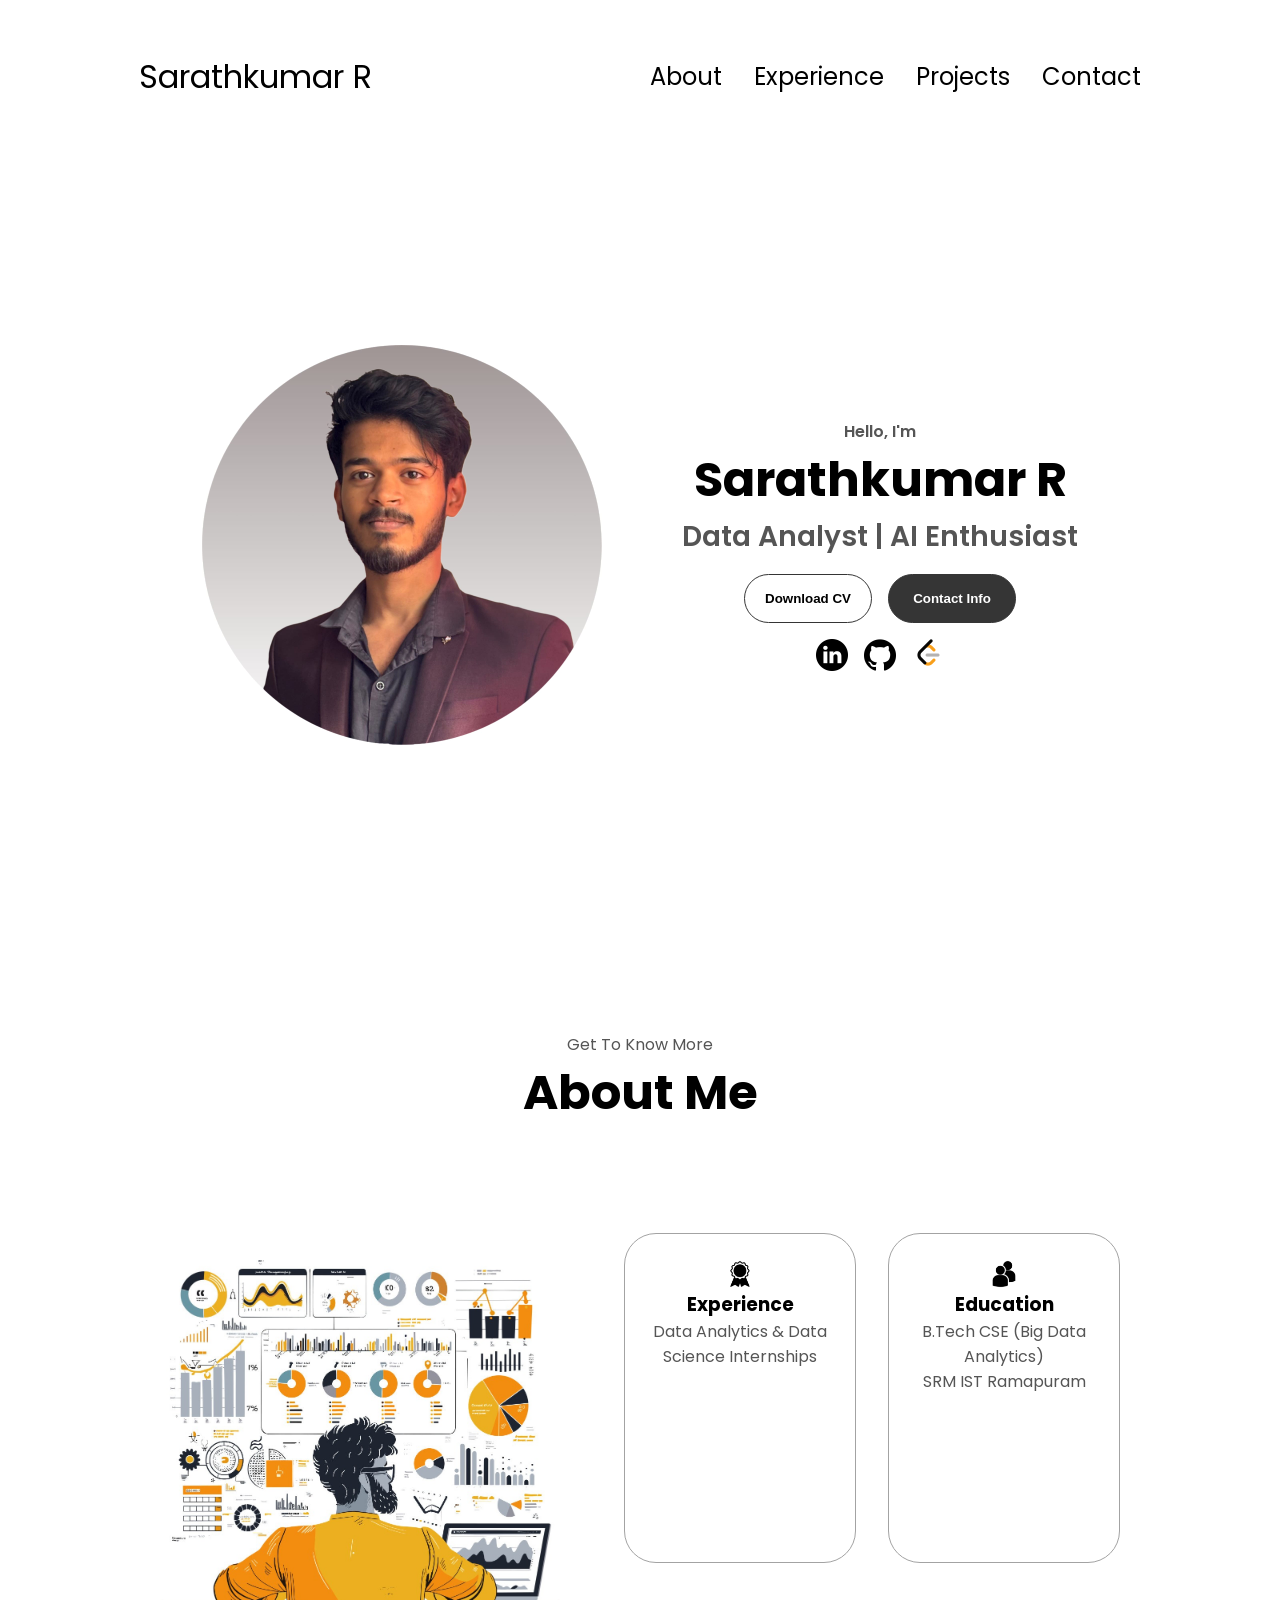
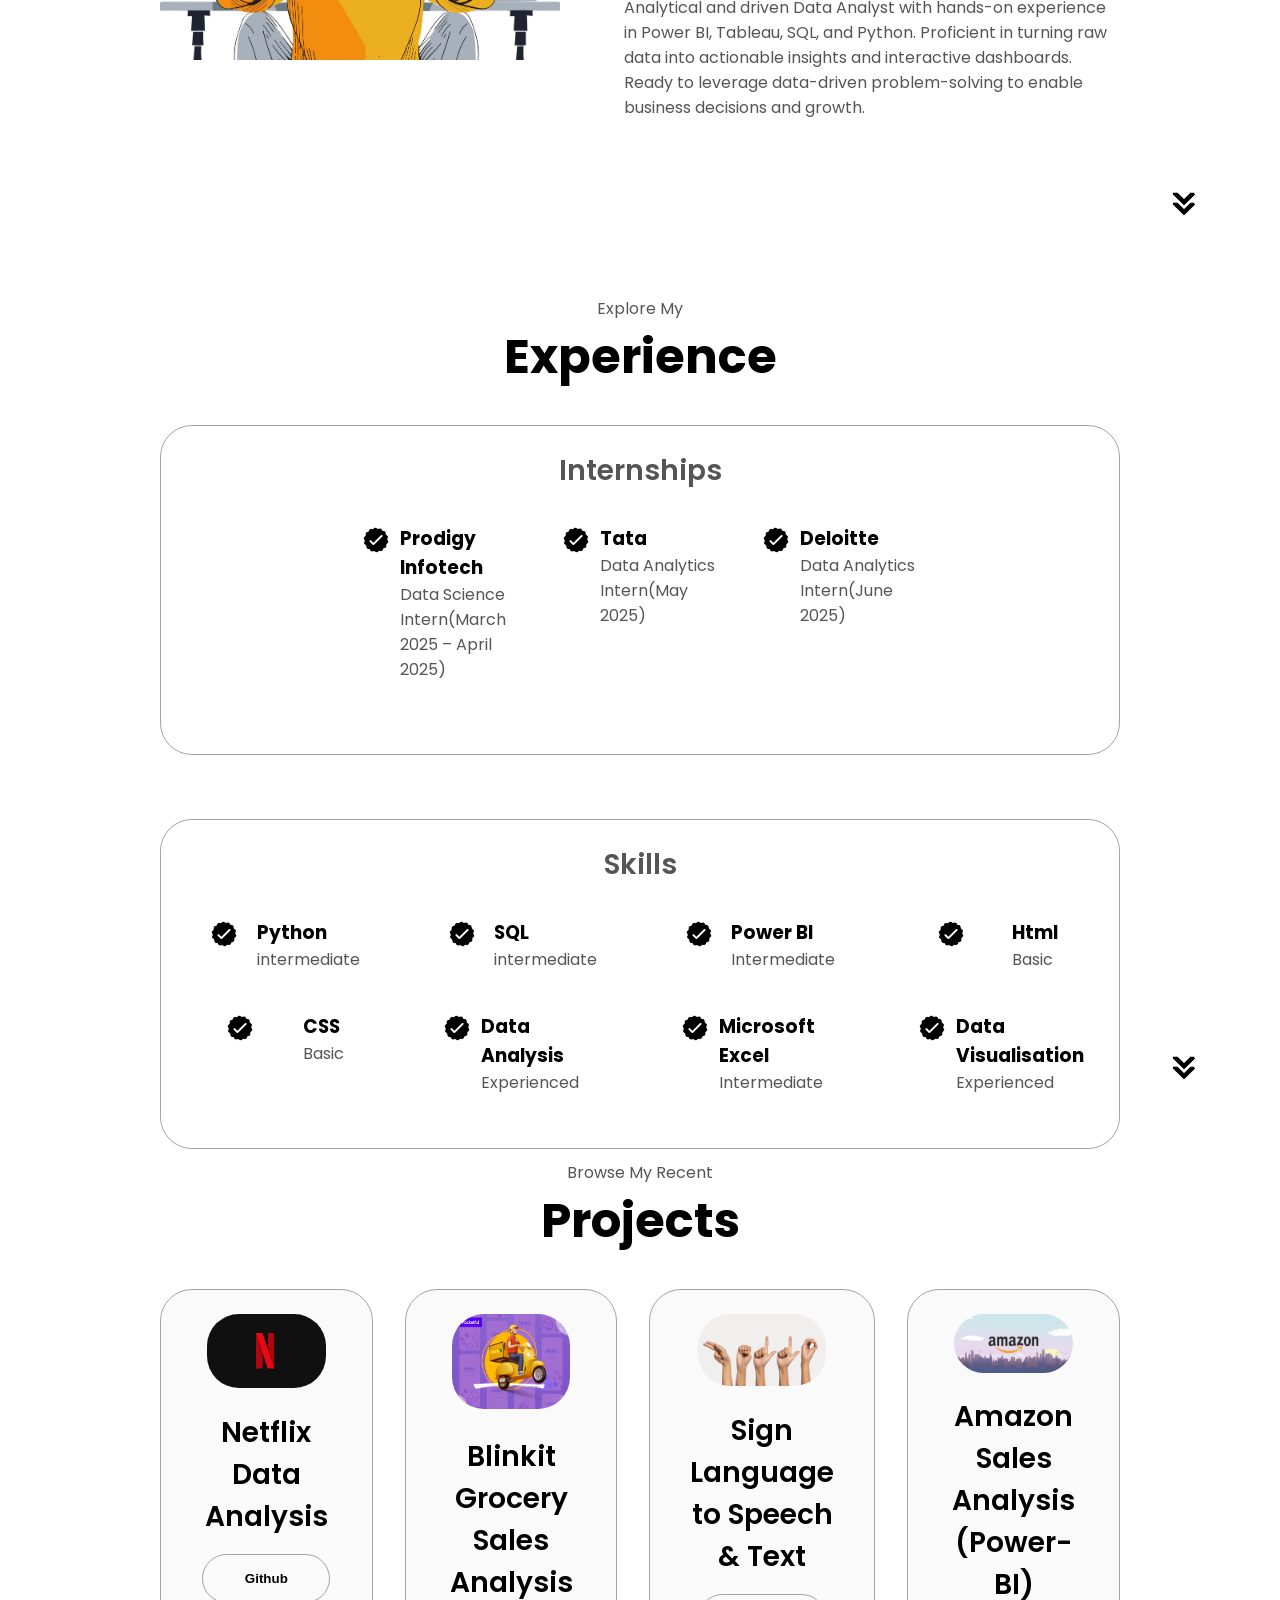
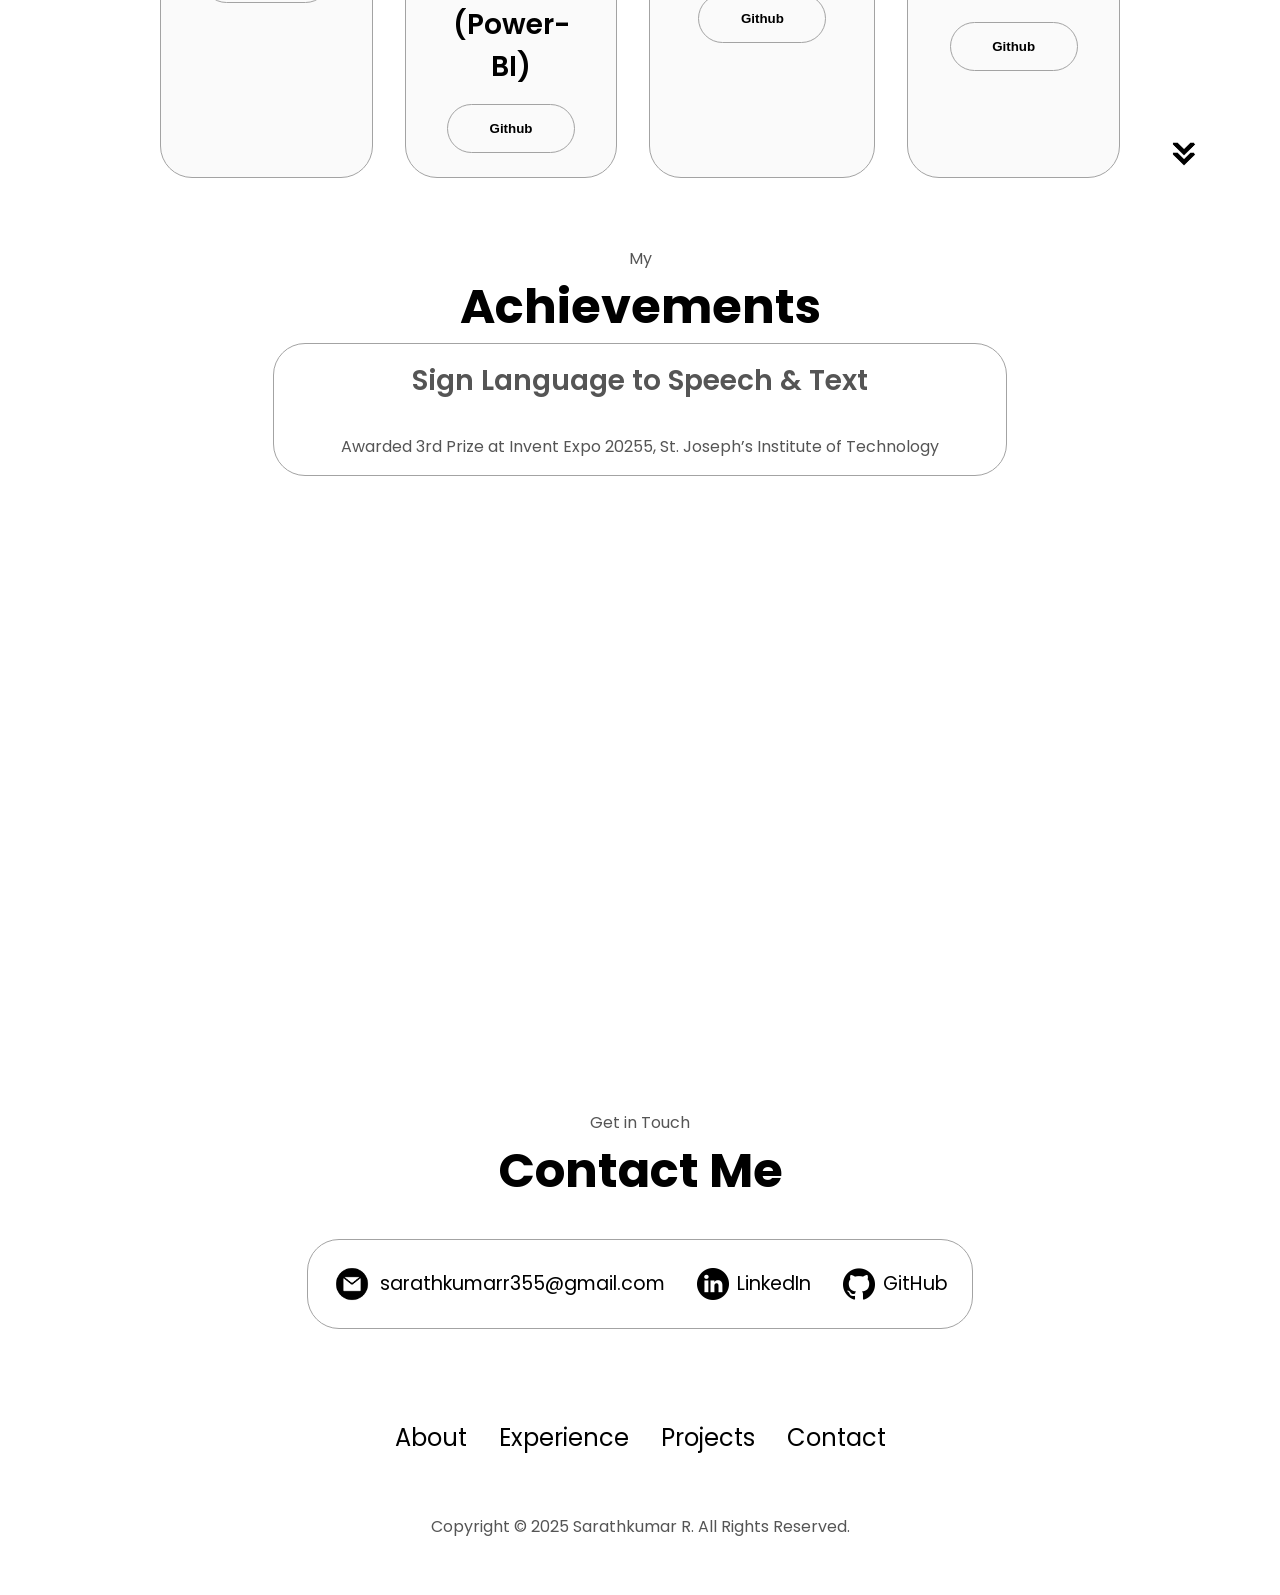
==== index.html @ 3941f3aa "Moved portfolio files to root for GitHub Pages" ====
<!DOCTYPE html>
<html lang="en">
  <head>
    <meta charset="UTF-8" />
    <meta http-equiv="X-UA-Compatible" content="IE=edge" />
    <meta name="viewport" content="width=device-width, initial-scale=1.0" />
    <title>Sarathkumar R - Portfolio</title>
    <link rel="stylesheet" href="style.css" />
    <link rel="stylesheet" href="mediaqueries.css" />
  </head>
  <body>
    <!-- NAVIGATION -->
    <nav id="desktop-nav">
      <div class="logo">Sarathkumar R</div>
      <div>
        <ul class="nav-links">
          <li><a href="#about">About</a></li>
          <li><a href="#experience">Experience</a></li>
          <li><a href="#projects">Projects</a></li>
          <li><a href="#contact">Contact</a></li>
        </ul>
      </div>
    </nav>
    <nav id="hamburger-nav">
      <div class="logo">Sarathkumar R</div>
      <div class="hamburger-menu">
        <div class="hamburger-icon" onclick="toggleMenu()">
          <span></span>
          <span></span>
          <span></span>
        </div>
        <div class="menu-links">
          <li><a href="#about" onclick="toggleMenu()">About</a></li>
          <li><a href="#experience" onclick="toggleMenu()">Experience</a></li>
          <li><a href="#projects" onclick="toggleMenu()">Projects</a></li>
          <li><a href="#contact" onclick="toggleMenu()">Contact</a></li>
        </div>
      </div>
    </nav>

    <!-- PROFILE SECTION -->
    <section id="profile">
      <div class="section__pic-container">
        <img src="./assets/profile pic2.jpg" alt="Sarathkumar profile picture" />
      </div>
      <div class="section__text">
        <p class="section__text__p1">Hello, I'm</p>
        <h1 class="title">Sarathkumar R</h1>
        <p class="section__text__p2">Data Analyst | AI Enthusiast</p>
        <div class="btn-container">
          <button
            class="btn btn-color-2"
            onclick="window.open('./assets/Sarathkumar_R_Resume.pdf')"
          >
            Download CV
          </button>
          <button class="btn btn-color-1" onclick="location.href='./#contact'">
            Contact Info
          </button>
        </div>
        <div id="socials-container">
          <img
            src="./assets/linkedin.png"
            alt="My LinkedIn profile"
            class="icon"
            onclick="location.href='https://www.linkedin.com/in/sarathkumar-r-73a957294/'"
          />
          <img
            src="./assets/github.png"
            alt="My Github profile"
            class="icon"
            onclick="location.href='https://github.com/sarathkumar355'"
          />
          <img
            src="./assets/LeetCode.png"
            alt="My LeetCode profile"
            class="icon"
            onclick="location.href='https://leetcode.com/u/jlOtBkyRox/'"
          />
        </div>
      </div>
    </section>

    <!-- ABOUT SECTION -->
  <section id="about">
      <p class="section__text__p1">Get To Know More</p>
      <h1 class="title">About Me</h1>
      <div class="section-container">
        <div class="section__pic-container">
          <img src="./assets/about me.jpg" alt="Profile picture" class="about-pic" />
        </div>
        <div class="about-details-container">
          <div class="about-containers">
            <div class="details-container">
              <img src="./assets/experience.png" alt="Experience icon" class="icon" />
              <h3>Experience</h3>
              <p>Data Analytics & Data Science Internships</p>
            </div>
            <div class="details-container">
              <img src="./assets/education.png" alt="Education icon" class="icon" />
              <h3>Education</h3>
              <p>B.Tech CSE (Big Data Analytics)<br />SRM IST Ramapuram</p>
            </div>
          </div>
          <div class="text-container">
            <p>
              Analytical and driven Data Analyst with hands-on experience in Power BI, Tableau, SQL, and Python.
              Proficient in turning raw data into actionable insights and interactive dashboards. Ready to leverage
              data-driven problem-solving to enable business decisions and growth.
            </p>
          </div>
        </div>
      </div>
      <img src="./assets/arrow.png" alt="Arrow icon" class="icon arrow" onclick="location.href='./#experience'" />
    </section>

    <!-- EXPERIENCE SECTION -->
    <section id="experience">
      <p class="section__text__p1">Explore My</p>
      <h1 class="title">Experience</h1>
      <div class="experience-details-container">
        <div class="about-containers">
          <div class="details-container">
            <h2 class="experience-sub-title">Internships</h2>
            <div class="article-container">
              <article>
                <img
                  src="./assets/checkmark.png"
                  alt="Experience icon"
                  class="icon"
                />
                <div>
                  <h3>Prodigy Infotech</h3>
                  <p>Data Science Intern(March 2025 – April 2025)</p>
                </div>
              </article>
              <article>
                <img
                  src="./assets/checkmark.png"
                  alt="Experience icon"
                  class="icon"
                />
                <div>
                  <h3>Tata</h3>
                  <p>Data Analytics Intern(May 2025)</p>
                </div>
              </article>
              <article>
                <img
                  src="./assets/checkmark.png"
                  alt="Experience icon"
                  class="icon"
                />
                <div>
                  <h3>Deloitte</h3>
                  <p>Data Analytics Intern(June 2025)</p>
                </div>
              </article>
            </div>
          </div>
      <div class="experience-details-container">
        <div class="about-containers">
          <div class="details-container">
            <h2 class="experience-sub-title">Skills</h2>
            <div class="article-container">
              <article>
                <img
                  src="./assets/checkmark.png"
                  alt="Experience icon"
                  class="icon"
                />
                <div>
                  <h3>Python</h3>
                  <p>intermediate</p>
                </div>
              </article>
              <article>
                <img
                  src="./assets/checkmark.png"
                  alt="Experience icon"
                  class="icon"
                />
                <div>
                  <h3>SQL</h3>
                  <p>intermediate</p>
                </div>
              </article>
              <article>
                <img
                  src="./assets/checkmark.png"
                  alt="Experience icon"
                  class="icon"
                />
                <div>
                  <h3>Power BI</h3>
                  <p>Intermediate</p>
                </div>
              </article>
              <article>
                <img
                  src="./assets/checkmark.png"
                  alt="Experience icon"
                  class="icon"
                />
                <div>
                  <h3>Html</h3>
                  <p>Basic</p>
                </div>
              </article>
              <article>
                <img
                  src="./assets/checkmark.png"
                  alt="Experience icon"
                  class="icon"
                />
                <div>
                  <h3>CSS</h3>
                  <p>Basic</p>
                </div>
              </article>
              <article>
                <img
                  src="./assets/checkmark.png"
                  alt="Experience icon"
                  class="icon"
                />
                <div>
                  <h3>Data Analysis</h3>
                  <p>Experienced</p>
                </div>
              </article>
              <article>
                <img
                  src="./assets/checkmark.png"
                  alt="Experience icon"
                  class="icon"
                />
                <div>
                  <h3>Microsoft Excel</h3>
                  <p>Intermediate</p>
                </div>
              </article>
              <article>
                <img
                  src="./assets/checkmark.png"
                  alt="Experience icon"
                  class="icon"
                />
                <div>
                  <h3>Data Visualisation</h3>
                  <p>Experienced</p>
                </div>
              </article>
            

      <img src="./assets/arrow.png" alt="Arrow icon" class="icon arrow" onclick="location.href='./#projects'" />
    </section>

    <!-- PROJECTS SECTION -->
    <section id="projects">
      <p class="section__text__p1">Browse My Recent</p>
      <h1 class="title">Projects</h1>
      <div class="experience-details-container">
        <div class="about-containers">
          <div class="details-container color-container">
            <div class="article-container">
              <img src="./assets/netflix.jpg" alt="Project 1" class="project-img" />
            </div>
            <h2 class="experience-sub-title project-title">Netflix Data Analysis</h2>
            <div class="btn-container">
              <button class="btn btn-color-2 project-btn" onclick="location.href='https://github.com/sarathkumar355/Netflix_data_analysis-2021-2024'">Github</button>
            </div>
          </div>

          <div class="details-container color-container">
            <div class="article-container">
              <img src="./assets/blinkit.jpg" alt="Project 2" class="project-img" />
            </div>
            <h2 class="experience-sub-title project-title">Blinkit Grocery Sales Analysis (Power-BI)</h2>
            <div class="btn-container">
              <button class="btn btn-color-2 project-btn" onclick="location.href='https://github.com/sarathkumar355/-Blinkit-Grocery-Sales-Analysis-PowerBi'">Github</button>
            </div>
          </div>

          <div class="details-container color-container">
            <div class="article-container">
              <img src="./assets/signlang.webp" alt="Project 3" class="project-img" />
            </div>
            <h2 class="experience-sub-title project-title">Sign Language to Speech & Text</h2>
           <div class="btn-container">
              <button class="btn btn-color-2 project-btn" onclick="location.href='https://github.com/sarathkumar355/Sign-Language-to-Speech-and-Text'">Github</button>
            </div>
          </div>
          <div class="details-container color-container">
            <div class="article-container">
              <img src="./assets/amazon.png" alt="Project 3" class="project-img" />
            </div>
            <h2 class="experience-sub-title project-title">Amazon Sales Analysis (Power-BI)</h2>
           <div class="btn-container">
              <button class="btn btn-color-2 project-btn" onclick="location.href='https://github.com/sarathkumar355/Amazon-Sales-Analysis-Power-BI'">Github</button>
            </div>
          </div>
        </div>
      </div>
      <img src="./assets/arrow.png" alt="Arrow icon" class="icon arrow" onclick="location.href='./#contact'" />
    </section>

    <!-- ACHIEVEMENT SECTION -->
    <section id="achievements">
      <p class="section__text__p1">My</p>
      <h1 class="title">Achievements</h1>
      <div class="details-container">
        <h2 class="experience-sub-title">Sign Language to Speech & Text</h2>
        <p>Awarded 3rd Prize at Invent Expo 20255, St. Joseph’s Institute of Technology</p>
      </div>
    </section>


    <!-- CONTACT SECTION -->
    <section id="contact">
      <p class="section__text__p1">Get in Touch</p>
      <h1 class="title">Contact Me</h1>
      <div class="contact-info-upper-container">
        <div class="contact-info-container">
          <img src="./assets/email.png" alt="Email icon" class="icon contact-icon email-icon" />
          <p><a href="mailto:sarathkumarr355@gmail.com">sarathkumarr355@gmail.com</a></p>
        </div>
        <div class="contact-info-container">
          <img src="./assets/linkedin.png" alt="LinkedIn icon" class="icon contact-icon" />
          <p><a href="https://www.linkedin.com/in/sarathkumar-r-73a957294/">LinkedIn</a></p>
        </div>
        <div class="contact-info-container">
          <img src="./assets/github.png" alt="GitHub icon" class="icon contact-icon" />
          <p><a href="https://github.com/sarathkumar355">GitHub</a></p>
        </div>
      </div>
    </section>

    <!-- FOOTER -->
    <footer>
      <nav>
        <div class="nav-links-container">
          <ul class="nav-links">
            <li><a href="#about">About</a></li>
            <li><a href="#experience">Experience</a></li>
            <li><a href="#projects">Projects</a></li>
            <li><a href="#contact">Contact</a></li>
          </ul>
        </div>
      </nav>
      <p>Copyright &#169; 2025 Sarathkumar R. All Rights Reserved.</p>
    </footer>

    <script src="script.js"></script>
  </body>
</html>
---- style.css ----
/* GENERAL */

@import url("https://fonts.googleapis.com/css2?family=Poppins:wght@300;400;500;600&display=swap");

* {
  margin: 0;
  padding: 0;
}

body {
  font-family: "Poppins", sans-serif;
}

html {
  scroll-behavior: smooth;
}

p {
  color: rgb(85, 85, 85);
}

/* TRANSITION */

a,
.btn {
  transition: all 300ms ease;
}

/* DESKTOP NAV */

nav,
.nav-links {
  display: flex;
}

nav {
  justify-content: space-around;
  align-items: center;
  height: 17vh;
}

.nav-links {
  gap: 2rem;
  list-style: none;
  font-size: 1.5rem;
}

a {
  color: black;
  text-decoration: none;
  text-decoration-color: white;
}

a:hover {
  color: grey;
  text-decoration: underline;
  text-underline-offset: 1rem;
  text-decoration-color: rgb(181, 181, 181);
}

.logo {
  font-size: 2rem;
}

.logo:hover {
  cursor: default;
}

/* HAMBURGER MENU */

#hamburger-nav {
  display: none;
}

.hamburger-menu {
  position: relative;
  display: inline-block;
}

.hamburger-icon {
  display: flex;
  flex-direction: column;
  justify-content: space-between;
  height: 24px;
  width: 30px;
  cursor: pointer;
}

.hamburger-icon span {
  width: 100%;
  height: 2px;
  background-color: black;
  transition: all 0.3 ease-in-out;
}

.menu-links {
  position: absolute;
  top: 100%;
  right: 0;
  background-color: white;
  width: fit-content;
  max-height: 0;
  overflow: hidden;
  transition: all 0.3 ease-in-out;
}

.menu-links a {
  display: block;
  padding: 10px;
  text-align: center;
  font-size: 1.5rem;
  color: black;
  text-decoration: none;
  transition: all 0.3 ease-in-out;
}

.menu-links li {
  list-style: none;
}

.menu-links.open {
  max-height: 300px;
}

.hamburger-icon.open span:first-child {
  transform: rotate(45deg) translate(10px, 5px);
}

.hamburger-icon.open span:nth-child(2) {
  opacity: 0;
}

.hamburger-icon.open span:last-child {
  transform: rotate(-45deg) translate(10px, -5px);
}

.hamburger-icon span:first-child {
  transform: none;
}

.hamburger-icon span:first-child {
  opacity: 1;
}

.hamburger-icon span:first-child {
  transform: none;
}

/* SECTIONS */

section {
  padding-top: 4vh;
  height: 96vh;
  margin: 0 10rem;
  box-sizing: border-box;
  min-height: fit-content;
}

.section-container {
  display: flex;
}

/* PROFILE SECTION */

#profile {
  display: flex;
  justify-content: center;
  gap: 5rem;
  height: 80vh;
}

.section__pic-container {
  display: flex;
  height: 400px;
  width: 400px;
  margin: auto 0;
}

.section__text {
  align-self: center;
  text-align: center;
}

.section__text p {
  font-weight: 600;
}

.section__text__p1 {
  text-align: center;
}

.section__text__p2 {
  font-size: 1.75rem;
  margin-bottom: 1rem;
}

.title {
  font-size: 3rem;
  text-align: center;
}

#socials-container {
  display: flex;
  justify-content: center;
  margin-top: 1rem;
  gap: 1rem;
}

/* ICONS */

.icon {
  cursor: pointer;
  height: 2rem;
}

/* BUTTONS */

.btn-container {
  display: flex;
  justify-content: center;
  gap: 1rem;
}

.btn {
  font-weight: 600;
  transition: all 300ms ease;
  padding: 1rem;
  width: 8rem;
  border-radius: 2rem;
}

.btn-color-1,
.btn-color-2 {
  border: rgb(53, 53, 53) 0.1rem solid;
}

.btn-color-1:hover,
.btn-color-2:hover {
  cursor: pointer;
}

.btn-color-1,
.btn-color-2:hover {
  background: rgb(53, 53, 53);
  color: white;
}

.btn-color-1:hover {
  background: rgb(0, 0, 0);
}

.btn-color-2 {
  background: none;
}

.btn-color-2:hover {
  border: rgb(255, 255, 255) 0.1rem solid;
}

.btn-container {
  gap: 1rem;
}

/* ABOUT SECTION */

#about {
  position: relative;
}

.about-containers {
  display: flex;
  gap: 2rem;
  margin-bottom: 2rem;
  margin-top: 2rem;
  justify-content: center;
  align-items: stretch; /* ensures equal height */
}


.about-details-container {
  justify-content: center;
  flex-direction: column;
}

.about-containers,
.about-details-container {
  display: flex;
}

.about-pic {
  border-radius: 2rem;
}

.arrow {
  position: absolute;
  right: -5rem;
  bottom: 2.5rem;
}

.details-container {
  padding: 1.5rem;
  flex: 1;
  background: white;
  border-radius: 2rem;
  border: rgb(53, 53, 53) 0.1rem solid;
  border-color: rgb(163, 163, 163);
  text-align: center;

  /* NEW LINES TO ALIGN PROPERLY */
  display: flex;
  flex-direction: column;
  justify-content: flex-start;
  align-items: center;
  min-height: 280px; /* force equal height */
}


.section-container {
  gap: 4rem;
  height: 80%;
}

.section__pic-container {
  height: 400px;
  width: 400px;
  margin: auto 0;
}

/* EXPERIENCE SECTION */

#experience {
  position: relative;
}

.experience-sub-title {
  color: rgb(85, 85, 85);
  font-weight: 600;
  font-size: 1.75rem;
  margin-bottom: 2rem;
}

.experience-details-container {
  display: flex;
  justify-content: center;
  flex-direction: column;
}

.article-container {
  display: flex;
  text-align: initial;
  flex-wrap: wrap;
  flex-direction: row;
  gap: 2.5rem;
  justify-content: space-around;
}

article {
  display: flex;
  width: 10rem;
  justify-content: space-around;
  gap: 0.5rem;
}

article .icon {
  cursor: default;
}

/* PROJECTS SECTION */

#projects {
  position: relative;
}

.color-container {
  border-color: rgb(163, 163, 163);
  background: rgb(250, 250, 250);
}

.project-img {
  border-radius: 2rem;
  width: 90%;
  height: 90%;
}

.project-title {
  margin: 1rem;
  color: black;
}

.project-btn {
  color: black;
  border-color: rgb(163, 163, 163);
}
/* Achievements Section */
#achievements .details-container {
  min-height: auto;      /* remove forced height */
  padding: 1rem;         /* reduce padding */
  max-width: 700px;      /* keep it centered & smaller */
  margin: 0 auto;        /* center align */
}

/* CONTACT */

#contact {
  display: flex;
  justify-content: center;
  flex-direction: column;
  height: 70vh;
}

.contact-info-upper-container {
  display: flex;
  justify-content: center;
  border-radius: 2rem;
  border: rgb(53, 53, 53) 0.1rem solid;
  border-color: rgb(163, 163, 163);
  background: (250, 250, 250);
  margin: 2rem auto;
  padding: 0.5rem;
}

.contact-info-container {
  display: flex;
  align-items: center;
  justify-content: center;
  gap: 0.5rem;
  margin: 1rem;
}

.contact-info-container p {
  font-size: larger;
}

.contact-icon {
  cursor: default;
}

.email-icon {
  height: 2.5rem;
}

/* FOOTER SECTION */

footer {
  height: 26vh;
  margin: 0 1rem;
}

footer p {
  text-align: center;
}
/* Remove extra spacing below Achievements */
/* Fix extra white space after Achievements */
#achievements {
  margin-bottom: 0;   /* remove extra margin */
  padding-bottom: 0;  /* remove extra padding */
}

#achievements .details-container {
  margin-bottom: 0;   /* no extra gap inside */
}
---- mediaqueries.css ----
@media screen and (max-width: 1400px) {
  #profile {
    height: 83vh;
    margin-bottom: 6rem;
  }
  .about-containers {
    flex-wrap: wrap;
  }
  #contact,
  #projects {
    height: fit-content;
  }
}

@media screen and (max-width: 1200px) {
  #desktop-nav {
    display: none;
  }
  #hamburger-nav {
    display: flex;
  }
  #experience,
  .experience-details-container {
    margin-top: 2rem;
  }
  #profile,
  .section-container {
    display: block;
  }
  .arrow {
    display: none;
  }
  section,
  .section-container {
    height: fit-content;
  }
  section {
    margin: 0 5%;
  }
  .section__pic-container {
    width: 275px;
    height: 275px;
    margin: 0 auto 2rem;
  }
  .about-containers {
    margin-top: 0;
  }
}

@media screen and (max-width: 600px) {
  #contact,
  footer {
    height: 40vh;
  }
  #profile {
    height: 83vh;
    margin-bottom: 0;
  }
  article {
    font-size: 1rem;
  }
  footer nav {
    height: fit-content;
    margin-bottom: 2rem;
  }
  .about-containers,
  .contact-info-upper-container,
  .btn-container {
    flex-wrap: wrap;
  }
  .contact-info-container {
    margin: 0;
  }
  .contact-info-container p,
  .nav-links li a {
    font-size: 1rem;
  }
  .experience-sub-title {
    font-size: 1.25rem;
  }
  .logo {
    font-size: 1.5rem;
  }
  .nav-links {
    flex-direction: column;
    gap: 0.5rem;
    text-align: center;
  }
  .section__pic-container {
    width: auto;
    height: 46vw;
    justify-content: center;
  }
  .section__text__p2 {
    font-size: 1.25rem;
  }
  .title {
    font-size: 2rem;
  }
  .text-container {
    text-align: justify;
  }
}
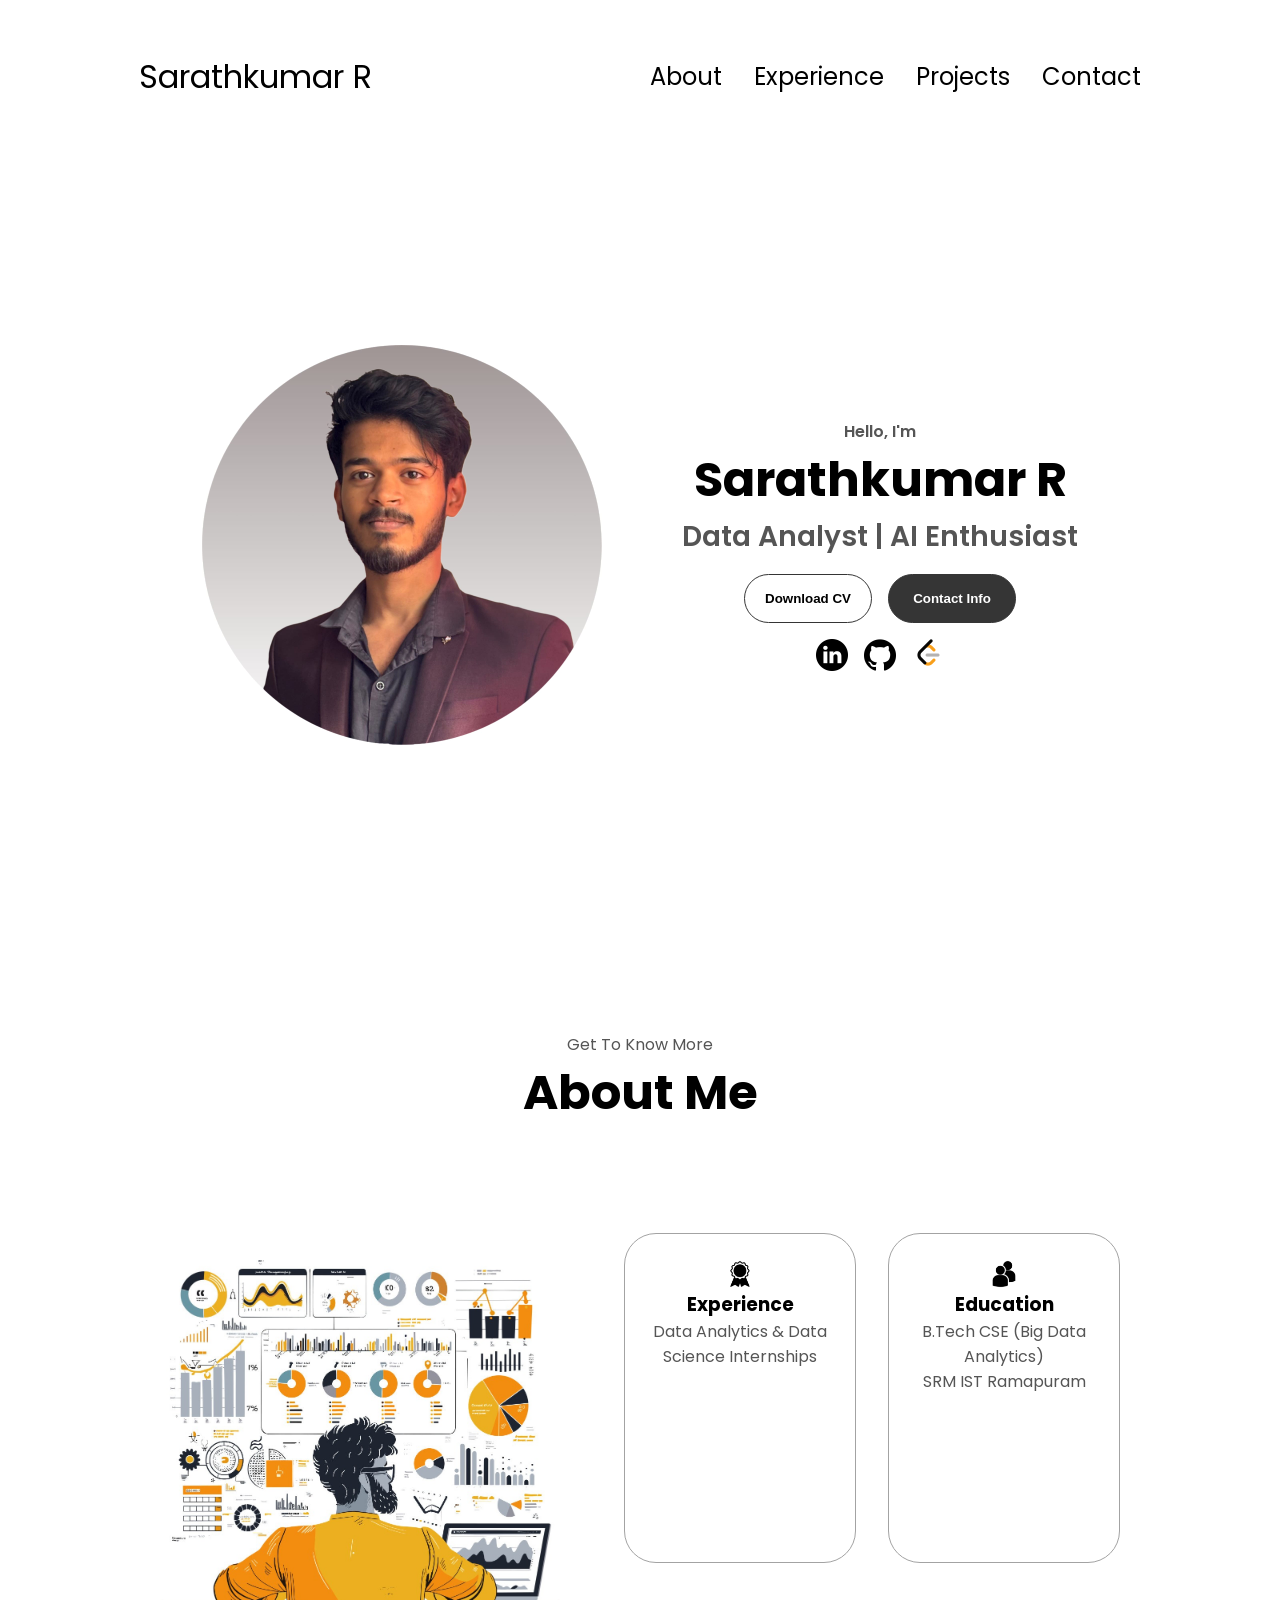
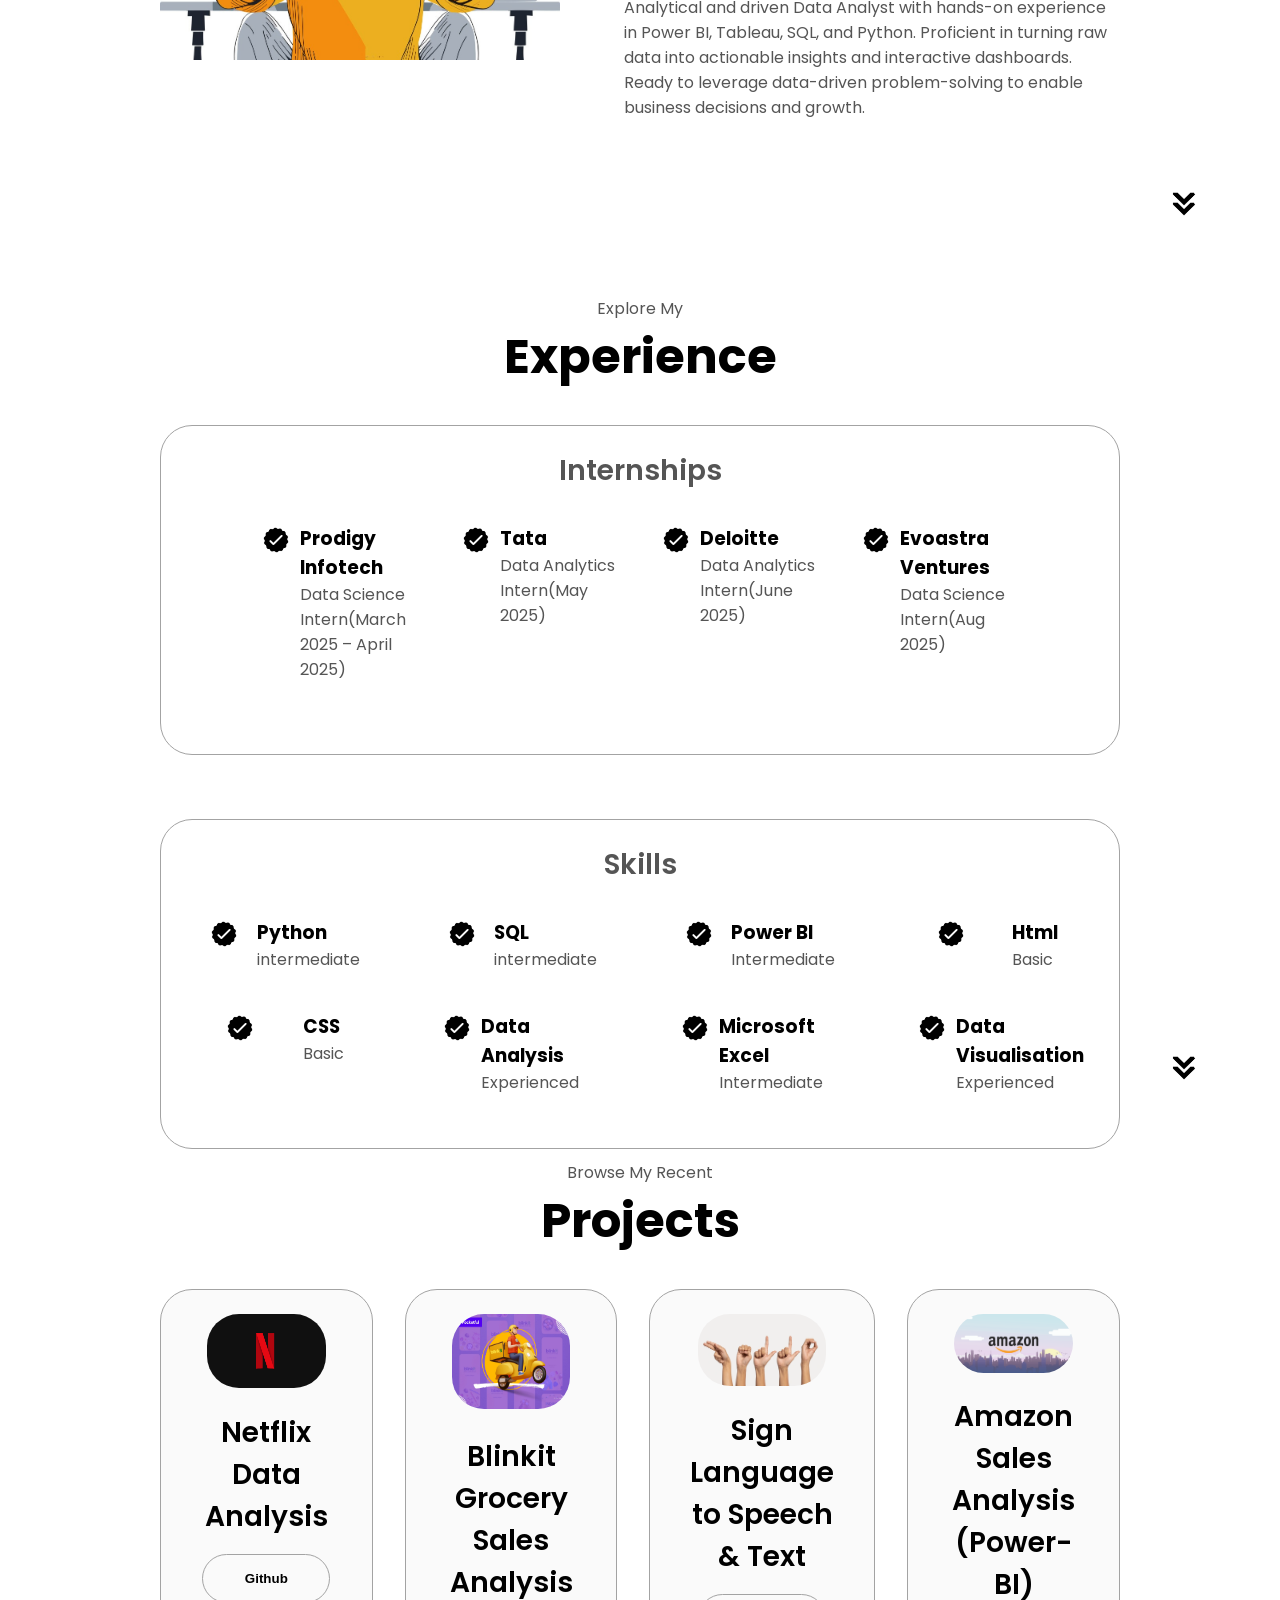
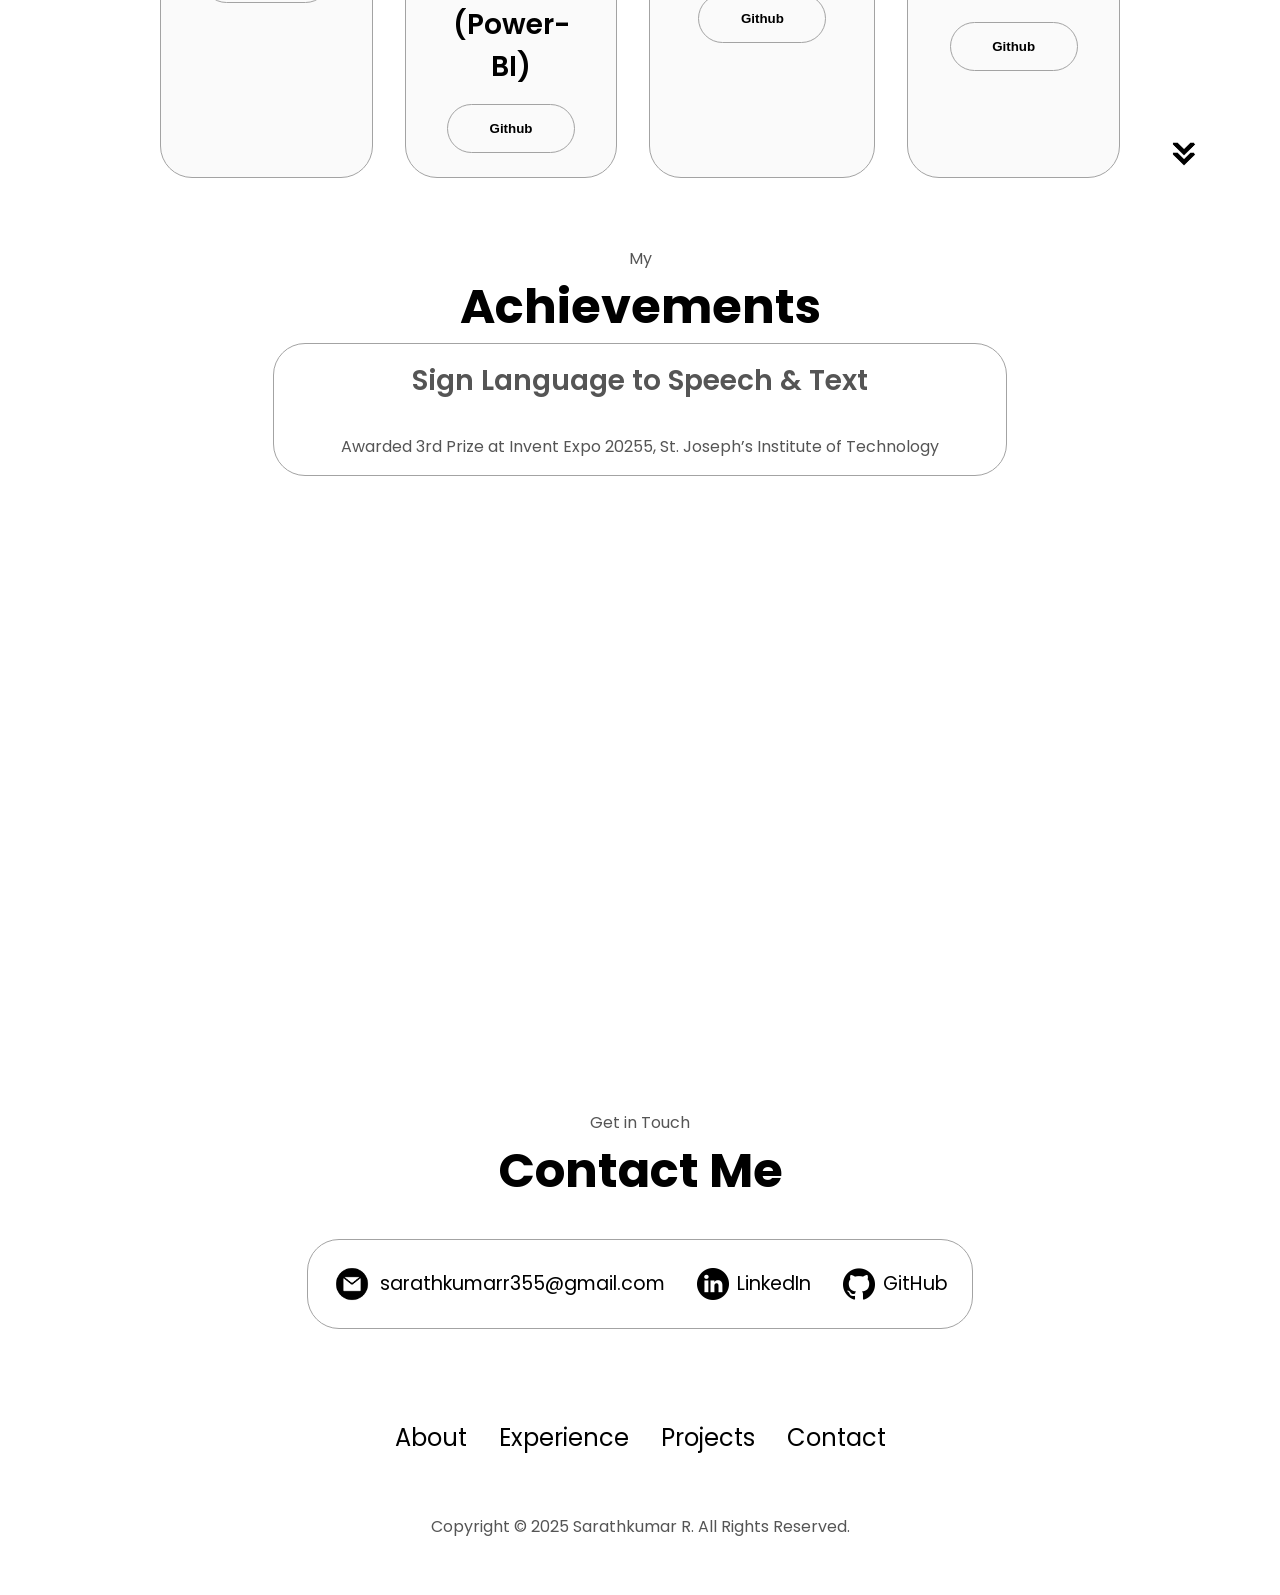
==== commit 90dc487b: "Updated code with new changes" ====
--- a/index.html
+++ b/index.html
@@ -156,6 +156,18 @@
                   <p>Data Analytics Intern(June 2025)</p>
                 </div>
               </article>
+              <article>
+                <img
+                  src="./assets/checkmark.png"
+                  alt="Experience icon"
+                  class="icon"
+                />
+                <div>
+                  <h3>Evoastra Ventures</h3>
+                  <p>Data Science Intern(Aug 2025)</p>
+                </div>
+              </article>
+              
             </div>
           </div>
       <div class="experience-details-container">
@@ -268,7 +280,7 @@
             </div>
             <h2 class="experience-sub-title project-title">Netflix Data Analysis</h2>
             <div class="btn-container">
-              <button class="btn btn-color-2 project-btn" onclick="location.href='https://github.com/sarathkumar355/Netflix_data_analysis-2021-2024'">Github</button>
+              <button class="btn btn-color-2 project-btn" onclick="location.href='https://github.com/sarathkumar355/Netflix_data_analysis-2021-2024-'">Github</button>
             </div>
           </div>
 
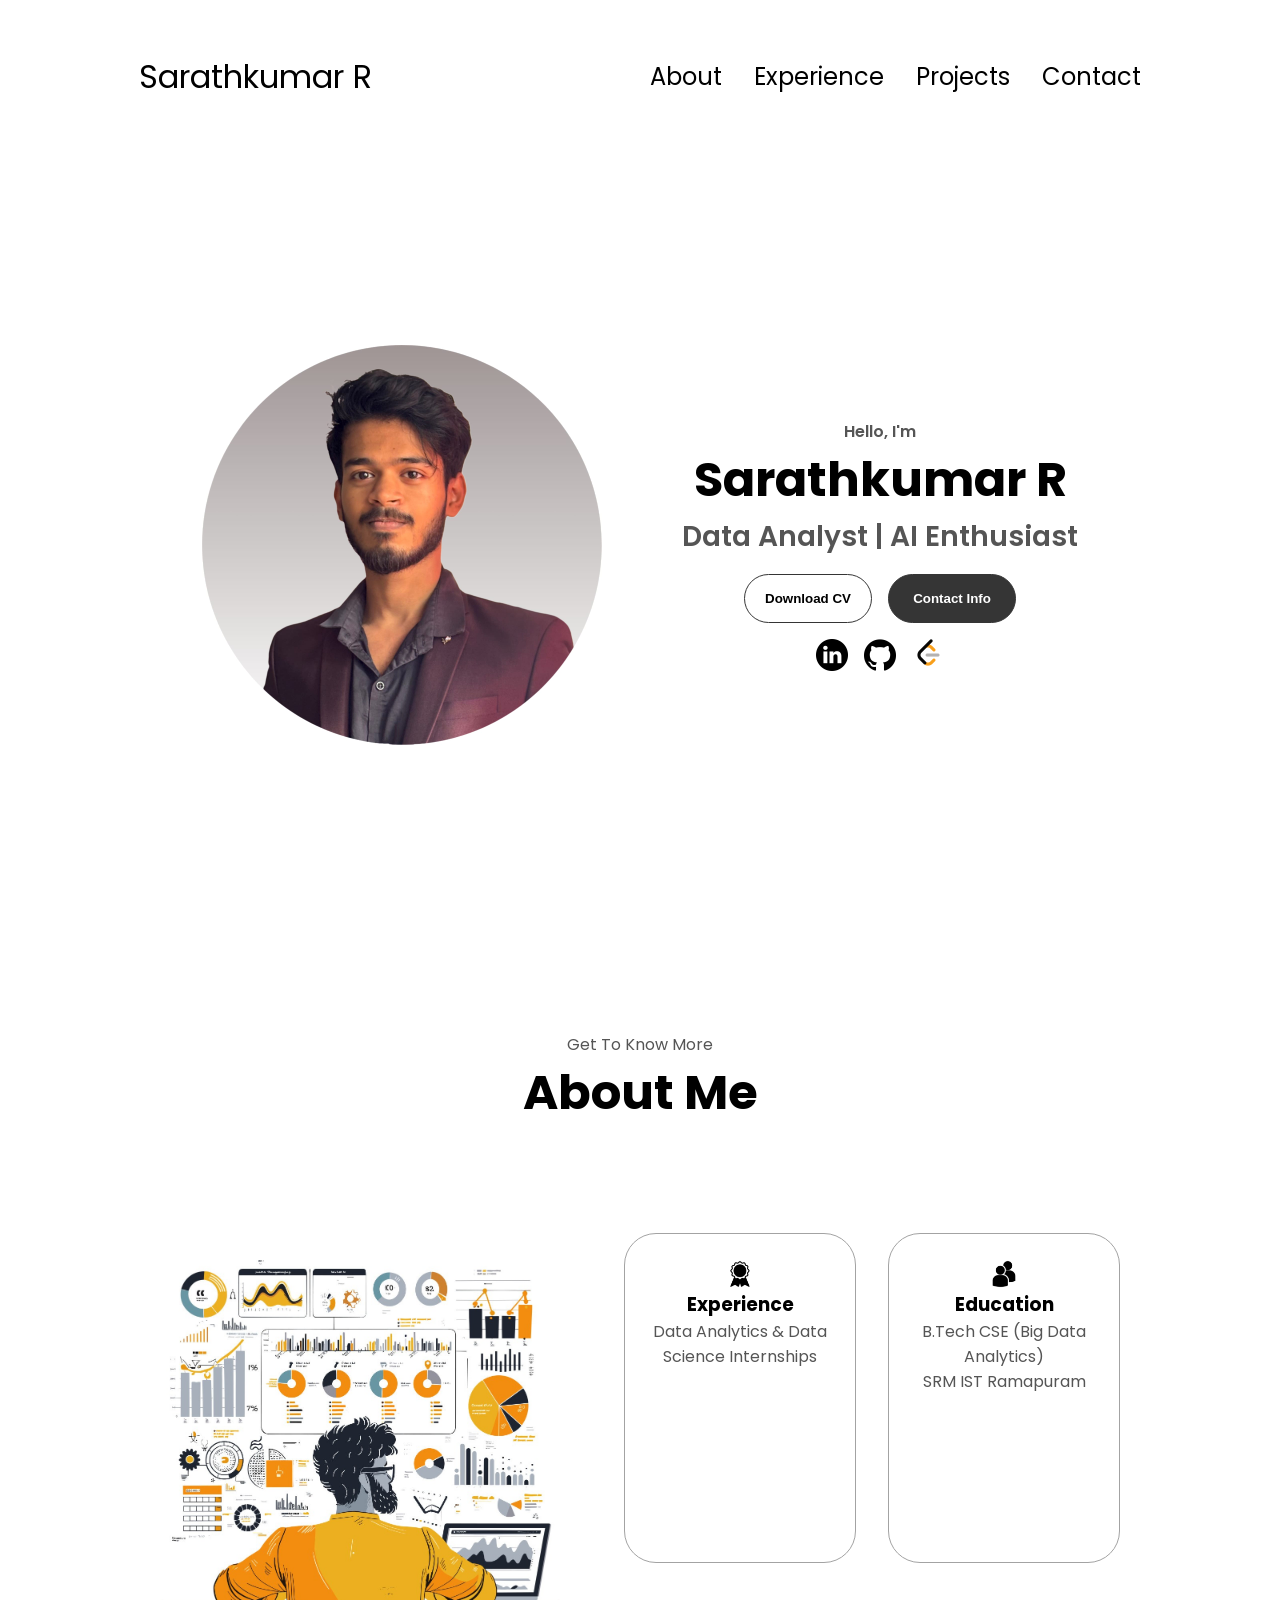
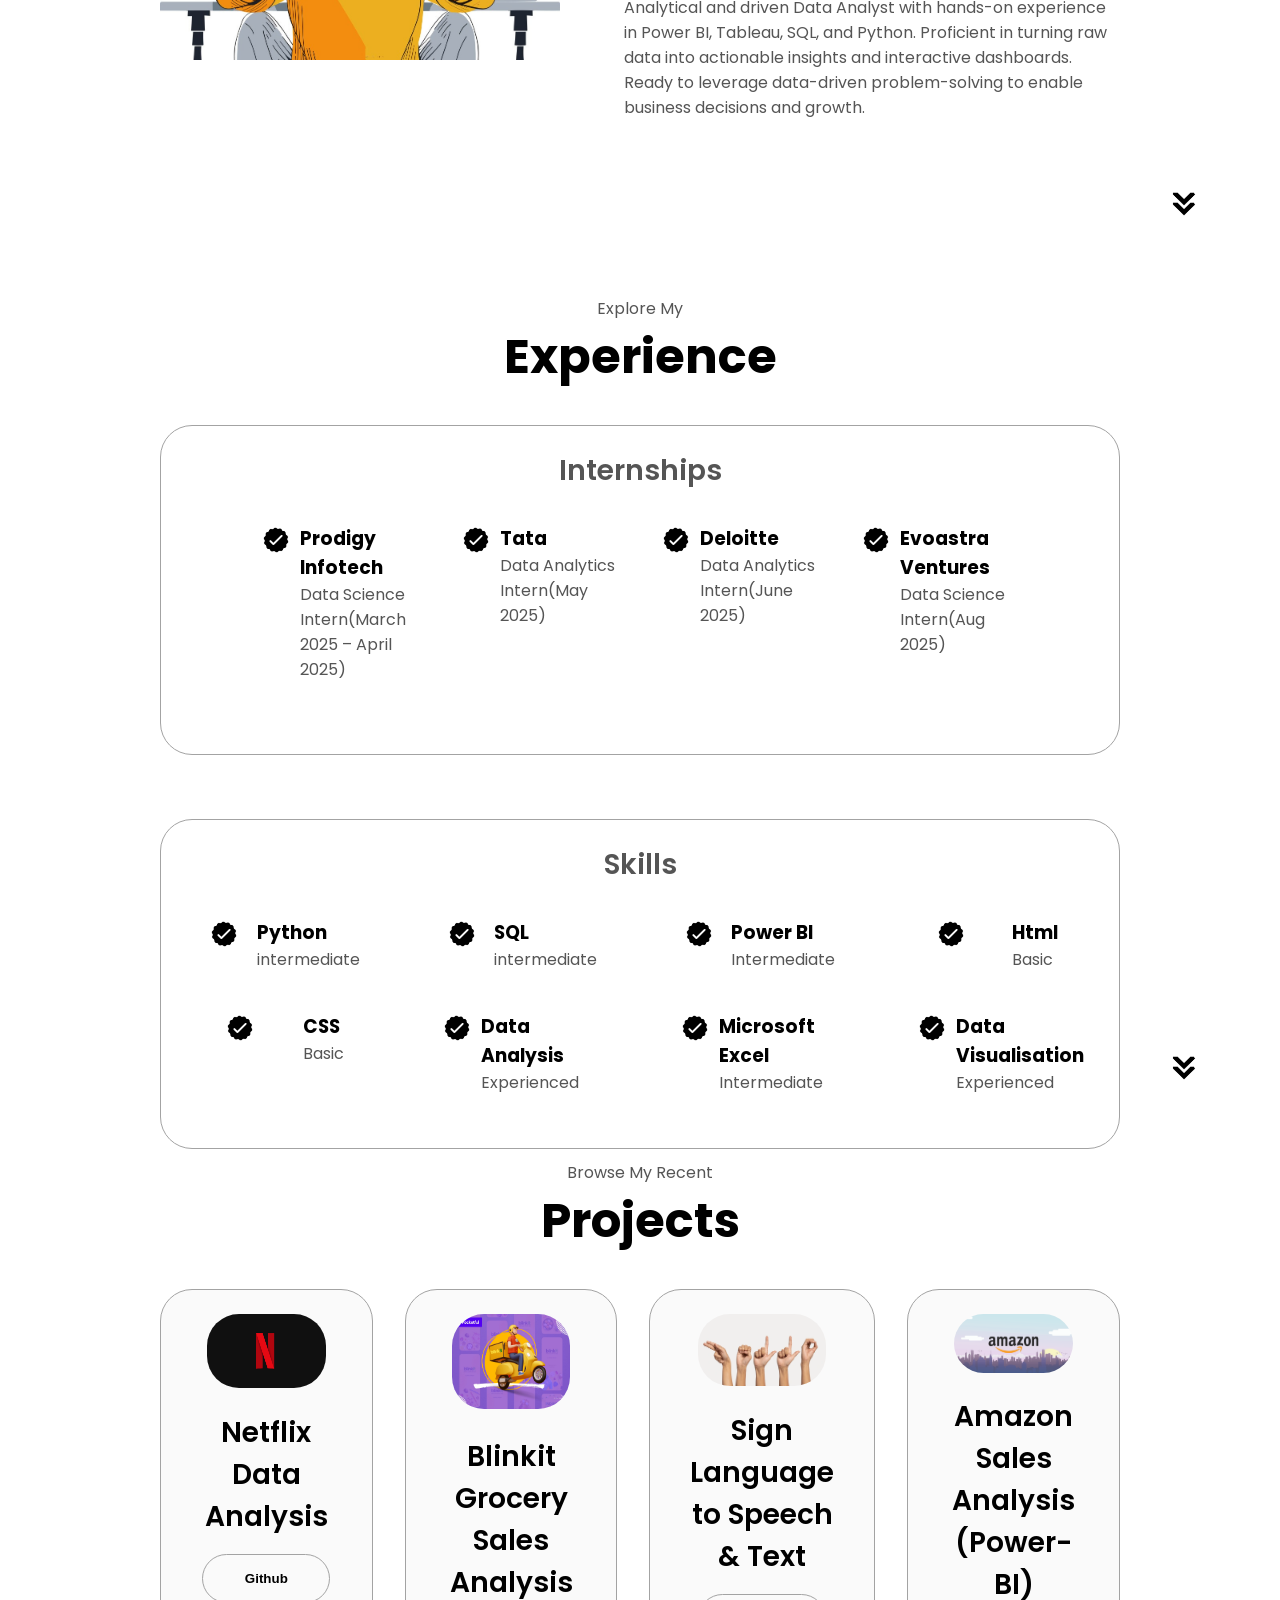
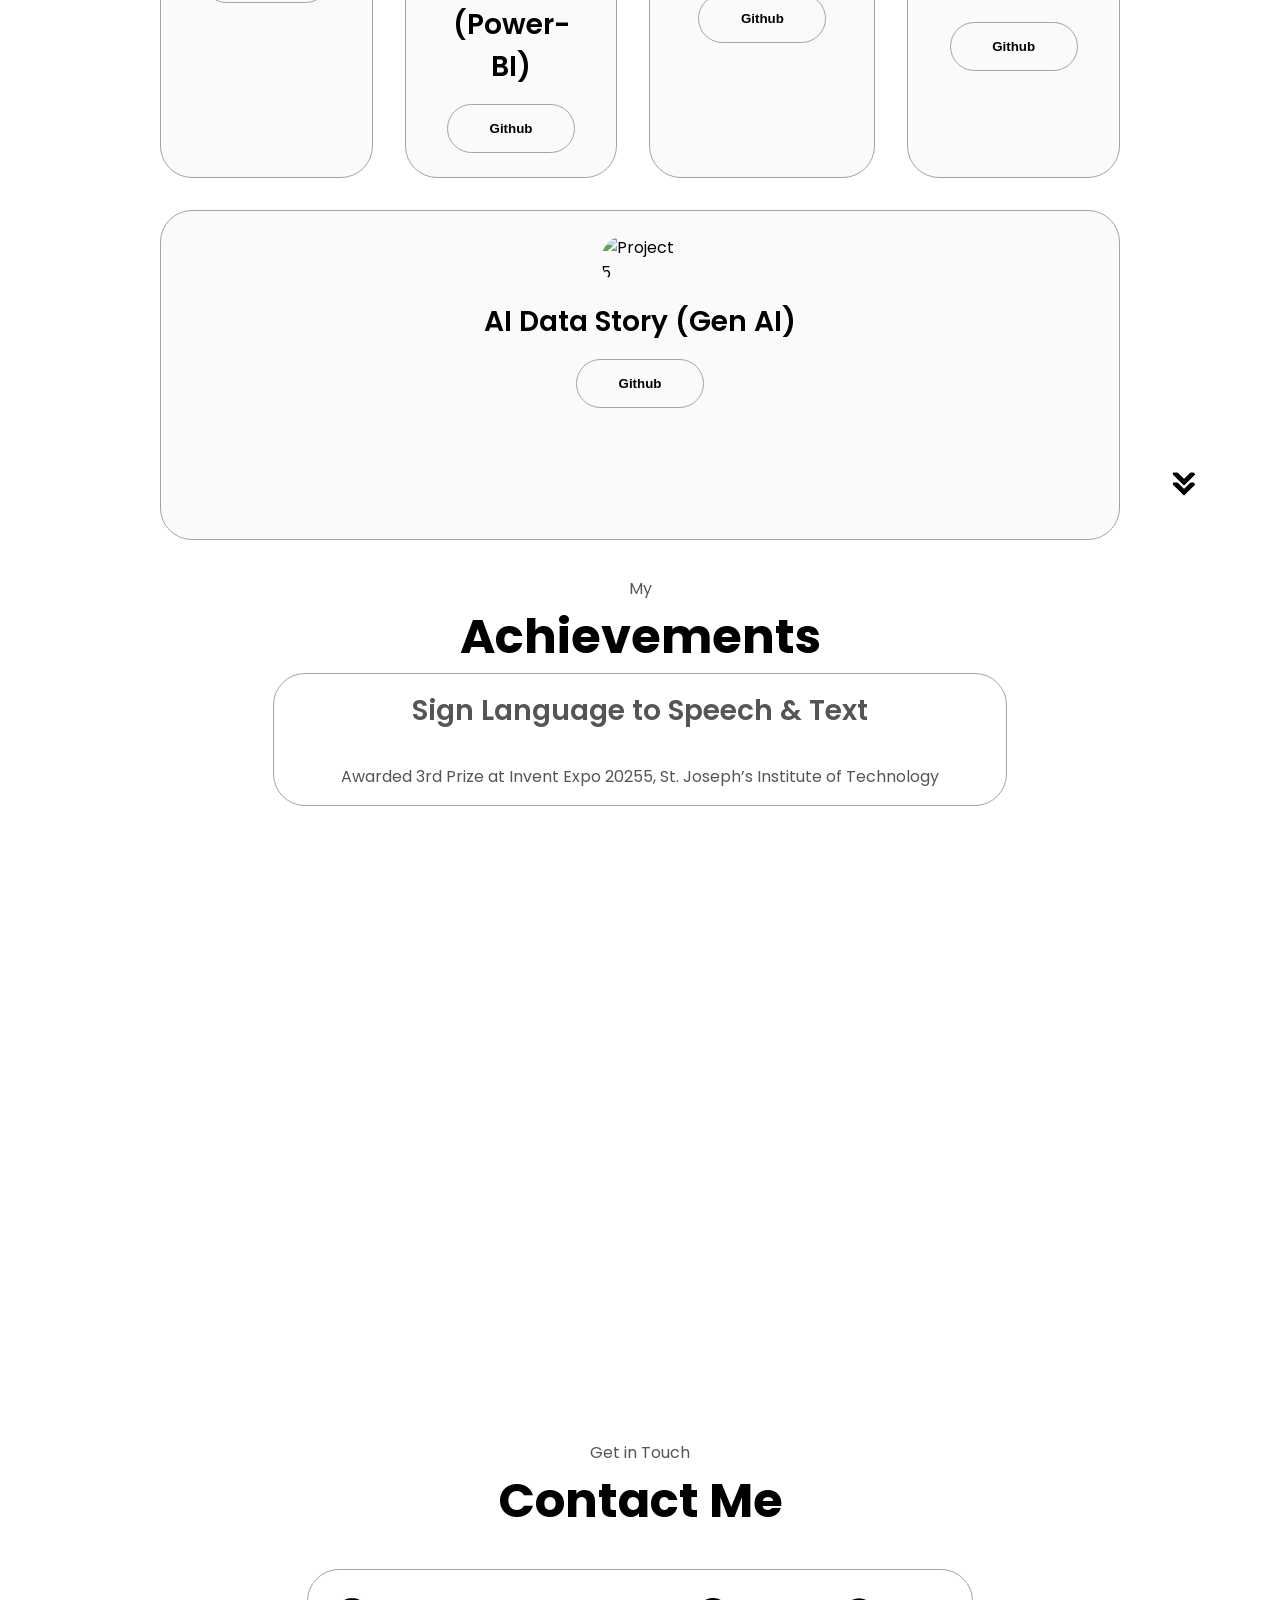
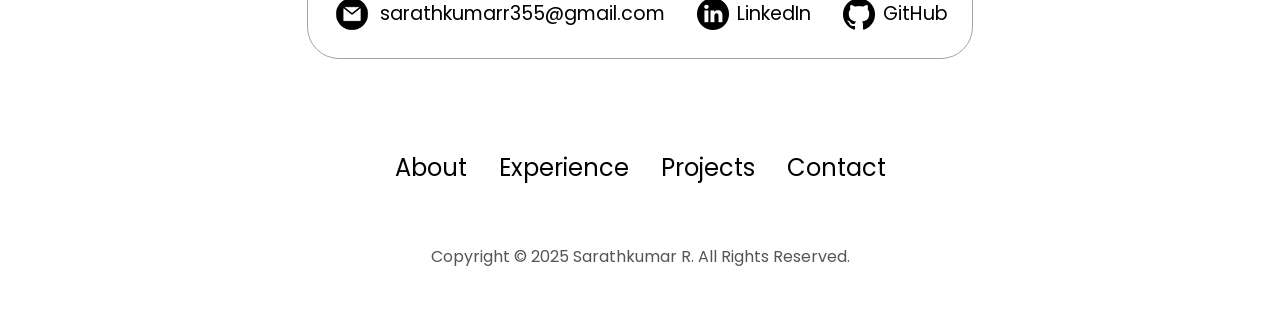
==== commit fe852010: "Update index.html" ====
--- a/index.html
+++ b/index.html
@@ -305,11 +305,23 @@
           </div>
           <div class="details-container color-container">
             <div class="article-container">
-              <img src="./assets/amazon.png" alt="Project 3" class="project-img" />
+              <img src="./assets/amazon.png" alt="Project 4" class="project-img" />
             </div>
             <h2 class="experience-sub-title project-title">Amazon Sales Analysis (Power-BI)</h2>
            <div class="btn-container">
               <button class="btn btn-color-2 project-btn" onclick="location.href='https://github.com/sarathkumar355/Amazon-Sales-Analysis-Power-BI'">Github</button>
+            </div>
+          </div>
+        </div>
+      </div>
+      <img src="./assets/arrow.png" alt="Arrow icon" class="icon arrow" onclick="location.href='./#contact'" />
+      <div class="details-container color-container">
+            <div class="article-container">
+              <img src="./assets/ai.webp" alt="Project 5" class="project-img" />
+            </div>
+            <h2 class="experience-sub-title project-title">AI Data Story (Gen AI)</h2>
+           <div class="btn-container">
+              <button class="btn btn-color-2 project-btn" onclick="location.href='https://github.com/sarathkumar355/AI-DATA-STORY'">Github</button>
             </div>
           </div>
         </div>
